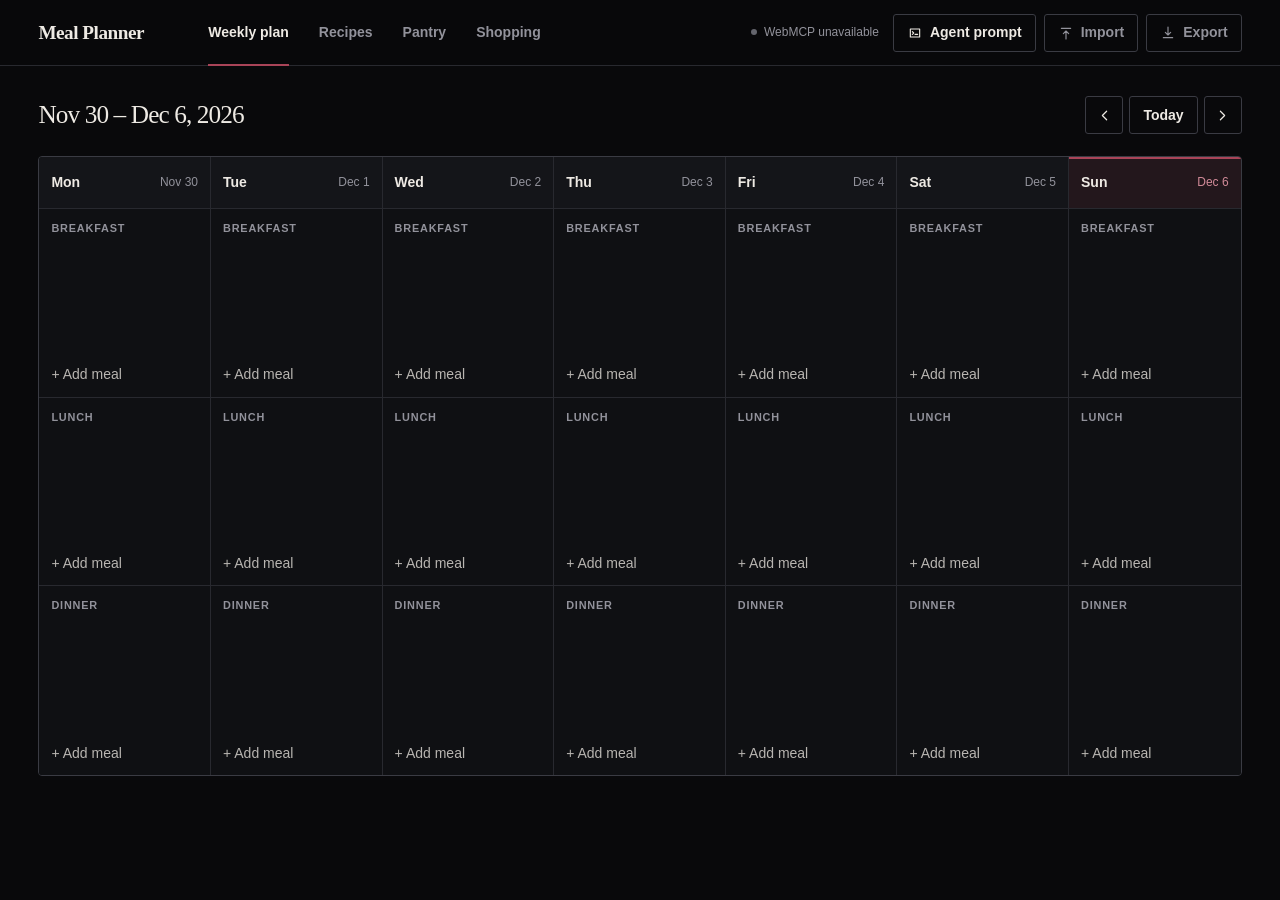
==== index.html @ 750dc833 "Copy meal_planner main snapshot for AI Builders" ====
<!doctype html>
<html lang="en">
<head>
  <meta charset="utf-8" />
  <meta name="viewport" content="width=device-width, initial-scale=1" />
  <meta name="description" content="Plan meals, save recipes and build shopping lists with WebMCP." />
  <meta name="theme-color" content="#09090b" />
  <title>Meal Planner</title>
  <link rel="icon" href="./favicon.svg" type="image/svg+xml" />
  <link rel="stylesheet" href="./styles.css" />
  <link rel="stylesheet" href="./recipe-view.css" />
</head>
<body>
  <div class="app-layout">
    <header class="sidebar">
      <a class="brand" href="#planner" aria-label="Meal Planner home">
        <span>Meal Planner</span>
      </a>

      <nav class="tabs" aria-label="Meal planner sections">
        <button class="tab active" data-tab="planner" type="button">
          <span>Weekly plan</span>
        </button>
        <button class="tab" data-tab="recipes" type="button">
          <span>Recipes</span>
        </button>
        <button class="tab" data-tab="pantry" type="button">
          <span>Pantry</span>
        </button>
        <button class="tab" data-tab="shopping" type="button">
          <span>Shopping</span>
        </button>
      </nav>
      <div class="topbar-actions">
        <span id="mcpStatus" class="mcp-pill" title="WebMCP connection status">
          <span>Checking WebMCP…</span>
        </span>
        <button class="button ghost agent-prompt" type="button" data-copy-agent-prompt aria-label="Copy agent prompt">
          <svg viewBox="0 0 24 24" aria-hidden="true"><path d="M5 6h14v12H5zM8 10l2 2-2 2M12 14h4"/></svg>
          <span>Agent prompt</span>
        </button>
        <button id="exportButton" class="button ghost" type="button" aria-label="Export meal data">
          <svg viewBox="0 0 24 24" aria-hidden="true"><path d="M12 3v12m0 0 4-4m-4 4-4-4M5 19h14"/></svg>
          <span>Export</span>
        </button>
      </div>
    </header>

    <section class="workspace">

      <main>
        <section id="planner" class="panel active" data-panel="planner">
          <div class="section-head">
            <div>
              <h2 id="weekTitle">Meal plan</h2>
            </div>
            <div class="week-controls">
              <button id="previousWeek" class="icon-button" type="button" aria-label="Previous week">
                <svg viewBox="0 0 24 24"><path d="m15 18-6-6 6-6"/></svg>
              </button>
              <button id="todayWeek" class="button ghost" type="button">Today</button>
              <button id="nextWeek" class="icon-button" type="button" aria-label="Next week">
                <svg viewBox="0 0 24 24"><path d="m9 18 6-6-6-6"/></svg>
              </button>
            </div>
          </div>
          <div id="plannerGrid" class="planner-grid"></div>
        </section>

        <section id="recipes" class="panel" data-panel="recipes">
          <div class="section-head">
            <div>
              <h2>Your recipes</h2>
            </div>
            <button id="addRecipeButton" class="button primary" type="button">
              <svg viewBox="0 0 24 24"><path d="M12 5v14M5 12h14"/></svg>
              Add recipe
            </button>
          </div>
          <div id="recipeList" class="recipe-grid"></div>
        </section>

        <section id="pantry" class="panel" data-panel="pantry">
          <div class="section-head">
            <div>
              <h2>Your pantry</h2>
            </div>
          </div>
          <form id="pantryForm" class="inline-form">
            <label class="sr-only" for="pantryName">Ingredient</label>
            <input id="pantryName" name="name" placeholder="Ingredient" required />
            <label class="sr-only" for="pantryQuantity">Quantity</label>
            <input id="pantryQuantity" name="quantity" type="number" min="0" step="any" placeholder="Qty" required />
            <label class="sr-only" for="pantryUnit">Unit</label>
            <input id="pantryUnit" name="unit" placeholder="Unit" />
            <button class="button primary" type="submit">
              <svg viewBox="0 0 24 24"><path d="M12 5v14M5 12h14"/></svg>
              Add item
            </button>
          </form>
          <div id="pantryList" class="simple-list"></div>
        </section>

        <section id="shopping" class="panel" data-panel="shopping">
          <div class="section-head">
            <div>
              <h2>Shopping list</h2>
            </div>
            <button id="copyShoppingButton" class="button primary" type="button">
              <svg viewBox="0 0 24 24"><path d="M8 8h11v12H8zM5 16H4V4h11v1"/></svg>
              Copy list
            </button>
          </div>
          <div id="shoppingList" class="simple-list"></div>
        </section>
      </main>
    </section>
  </div>

  <dialog id="recipeDialog">
    <form id="recipeForm" method="dialog" class="dialog-form">
      <div class="dialog-head">
        <div>
          <h2 id="recipeDialogTitle">Add recipe</h2>
        </div>
        <button class="icon-button" value="cancel" type="button" data-close-dialog aria-label="Close">×</button>
      </div>
      <input id="recipeId" type="hidden" />
      <label>Recipe name<input id="recipeName" required /></label>
      <div class="form-grid two">
        <label>Servings<input id="recipeServings" type="number" min="1" step="1" value="2" required /></label>
        <label>Prep minutes<input id="recipePrep" type="number" min="0" step="1" value="10" /></label>
        <label>Cook minutes<input id="recipeCook" type="number" min="0" step="1" value="20" /></label>
        <label>Tags<input id="recipeTags" placeholder="quick, vegetarian" /></label>
      </div>
      <label>Ingredients <span class="label-note">one per line: quantity | unit | ingredient</span>
        <textarea id="recipeIngredients" rows="7" placeholder="2 | tbsp | olive oil&#10;400 | g | chickpeas&#10;1 | | lemon" required></textarea>
      </label>
      <label>Instructions <span class="label-note">one step per line</span>
        <textarea id="recipeInstructions" rows="6" required></textarea>
      </label>
      <div class="dialog-actions">
        <button class="button ghost" type="button" data-close-dialog>Cancel</button>
        <button class="button primary" type="submit">Save recipe</button>
      </div>
    </form>
  </dialog>

  <dialog id="mealDialog">
    <form id="mealForm" method="dialog" class="dialog-form compact">
      <div class="dialog-head">
        <div>
          <h2 id="mealDialogTitle">Dinner</h2>
        </div>
        <button class="icon-button" value="cancel" type="button" data-close-dialog aria-label="Close">×</button>
      </div>
      <input id="mealDate" type="hidden" />
      <input id="mealType" type="hidden" />
      <label>Recipe<select id="mealRecipe" required></select></label>
      <label>Servings<input id="mealServings" type="number" min="1" step="1" value="2" required /></label>
      <div class="dialog-actions">
        <button class="button ghost" type="button" data-remove-meal>Remove meal</button>
        <button class="button primary" type="submit">Save meal</button>
      </div>
    </form>
  </dialog>

  <div id="toast" class="toast" role="status" aria-live="polite"></div>
  <script src="./webmcp-status.js"></script>
  <script src="./app.js" defer></script>
  <script src="./recipe-view.js" defer></script>
  <script src="./shopping-pricing.js" defer></script>
  <script src="./import-data.js" defer></script>
</body>
</html>
---- styles.css ----
:root {
  color-scheme: dark;
  --background: #09090b;
  --surface: #0f1013;
  --surface-raised: #141519;
  --surface-hover: #18151a;
  --text: #eeeae4;
  --text-secondary: #92929b;
  --border: #28292f;
  --border-strong: #3a3b43;
  --accent: #a94458;
  --accent-hover: #bd5267;
  --accent-soft: rgba(169, 68, 88, .13);
  --ready: #a8b67a;
  --danger: #db6b78;
}

* { box-sizing: border-box; }

html {
  scroll-behavior: smooth;
  background: var(--background);
}

body {
  min-width: 320px;
  margin: 0;
  overflow-x: hidden;
  color: var(--text);
  background: var(--background);
  font-family: Inter, "Segoe UI", Roboto, Helvetica, Arial, sans-serif;
  font-size: 16px;
  line-height: 1.45;
  -webkit-font-smoothing: antialiased;
}

button,
input,
textarea,
select { font: inherit; }

button { color: inherit; }

button:focus-visible,
input:focus-visible,
textarea:focus-visible,
select:focus-visible,
a:focus-visible {
  outline: 2px solid var(--accent-hover);
  outline-offset: 3px;
}

svg {
  fill: none;
  stroke: currentColor;
  stroke-width: 1.7;
  stroke-linecap: round;
  stroke-linejoin: round;
}

.sr-only {
  position: absolute;
  width: 1px;
  height: 1px;
  padding: 0;
  margin: -1px;
  overflow: hidden;
  clip: rect(0, 0, 0, 0);
  white-space: nowrap;
  border: 0;
}

.app-layout {
  min-height: 100vh;
  min-height: 100dvh;
  display: grid;
  grid-template-rows: 66px minmax(0, 1fr);
}

.sidebar {
  position: sticky;
  top: 0;
  z-index: 50;
  height: 66px;
  display: grid;
  grid-template-columns: auto minmax(0, 1fr) auto;
  align-items: center;
  gap: clamp(22px, 4vw, 60px);
  padding: 0 clamp(18px, 3vw, 42px);
  border-bottom: 1px solid var(--border);
  color: var(--text-secondary);
  background: rgba(9, 9, 11, .97);
  backdrop-filter: blur(12px);
}

.brand {
  color: var(--text);
  font-family: Georgia, "Times New Roman", serif;
  font-size: 1.2rem;
  font-weight: 600;
  letter-spacing: -.025em;
  line-height: 1;
  text-decoration: none;
  white-space: nowrap;
}

.tabs {
  align-self: stretch;
  display: flex;
  align-items: stretch;
  gap: 4px;
}

.tab {
  position: relative;
  min-width: 0;
  padding: 0 13px;
  border: 0;
  color: var(--text-secondary);
  background: transparent;
  cursor: pointer;
  font-size: .875rem;
  font-weight: 560;
  white-space: nowrap;
}

.tab::after {
  content: "";
  position: absolute;
  right: 13px;
  bottom: -1px;
  left: 13px;
  height: 2px;
  background: transparent;
}

.tab:hover { color: var(--text); }

.tab.active {
  color: var(--text);
  background: transparent;
}

.tab.active::after { background: var(--accent); }

.topbar-actions {
  display: flex;
  align-items: center;
  gap: 8px;
}

.mcp-pill {
  display: inline-flex;
  align-items: center;
  gap: 7px;
  margin-right: 6px;
  color: var(--text-secondary);
  font-size: .75rem;
  white-space: nowrap;
}

.mcp-pill::before {
  content: "";
  width: 6px;
  height: 6px;
  flex: 0 0 auto;
  border-radius: 50%;
  background: #64656d;
}

.mcp-pill.ready { color: #cbd4b0; }
.mcp-pill.ready::before { background: var(--ready); }

.workspace {
  min-width: 0;
  min-height: 0;
}

.workspace > main {
  width: min(100%, 1600px);
  min-height: 100%;
  margin: 0 auto;
  padding: 28px clamp(18px, 3vw, 42px) 48px;
}

.panel {
  display: none;
  min-width: 0;
}

.panel.active { display: block; }

[data-panel="recipes"],
[data-panel="pantry"],
[data-panel="shopping"] {
  width: min(100%, 1040px);
  margin-inline: auto;
}

.section-head {
  min-height: 42px;
  display: flex;
  align-items: center;
  justify-content: space-between;
  gap: 20px;
  margin-bottom: 20px;
}

.section-head h2,
.dialog-head h2 {
  margin: 0;
  font-family: Georgia, "Times New Roman", serif;
  font-size: 1.58rem;
  font-weight: 500;
  line-height: 1.15;
  letter-spacing: -.035em;
}

.button,
.icon-button {
  min-height: 38px;
  border: 1px solid var(--border-strong);
  border-radius: 3px;
  background: transparent;
  cursor: pointer;
  transition: border-color .14s ease, color .14s ease, background-color .14s ease;
}

.button {
  display: inline-flex;
  align-items: center;
  justify-content: center;
  gap: 7px;
  padding: 0 13px;
  font-size: .875rem;
  font-weight: 600;
  white-space: nowrap;
}

.button svg {
  width: 16px;
  height: 16px;
}

.button:hover,
.icon-button:hover {
  border-color: #55565f;
  background: var(--surface-raised);
}

.button.primary {
  color: #fff8f7;
  border-color: var(--accent);
  background: var(--accent);
}

.button.primary:hover {
  border-color: var(--accent-hover);
  background: var(--accent-hover);
}

.agent-prompt {
  width: auto;
  margin: 0;
  color: var(--text);
}

.icon-button {
  width: 38px;
  display: grid;
  place-items: center;
  padding: 0;
}

.icon-button svg {
  width: 17px;
  height: 17px;
}

.week-controls {
  display: flex;
  align-items: center;
  gap: 6px;
}

.planner-grid {
  min-height: clamp(410px, calc(100dvh - 178px), 620px);
  display: grid;
  grid-template-columns: repeat(7, minmax(132px, 1fr));
  overflow: hidden;
  border: 1px solid var(--border-strong);
  border-radius: 4px;
  background: var(--surface);
}

.day-card {
  min-width: 0;
  display: grid;
  grid-template-rows: 52px repeat(3, minmax(112px, 1fr));
  border-right: 1px solid var(--border);
}

.day-card:last-child { border-right: 0; }

.day-head {
  min-height: 52px;
  display: flex;
  align-items: center;
  justify-content: space-between;
  gap: 8px;
  padding: 10px 12px;
  border-bottom: 1px solid var(--border);
  background: var(--surface-raised);
}

.day-name {
  font-size: .875rem;
  font-weight: 650;
}

.day-date {
  color: var(--text-secondary);
  font-size: .75rem;
}

.day-card.today .day-head {
  color: var(--text);
  background: var(--accent-soft);
  box-shadow: inset 0 2px 0 var(--accent);
}

.day-card.today .day-date { color: #d18a98; }

.meal-slot {
  position: relative;
  width: 100%;
  min-height: 112px;
  display: flex;
  flex-direction: column;
  align-items: flex-start;
  padding: 12px;
  border: 0;
  border-bottom: 1px solid var(--border);
  border-radius: 0;
  color: var(--text);
  background: var(--surface);
  cursor: pointer;
  text-align: left;
  transition: background-color .14s ease, box-shadow .14s ease;
}

.meal-slot:last-child { border-bottom: 0; }

.meal-slot:hover {
  background: var(--surface-hover);
  box-shadow: inset 2px 0 0 var(--accent);
}

.meal-type {
  color: var(--text-secondary);
  font-size: .68rem;
  font-weight: 650;
  letter-spacing: .075em;
  text-transform: uppercase;
}

.meal-title {
  display: -webkit-box;
  margin-top: auto;
  overflow: hidden;
  font-size: .9rem;
  font-weight: 620;
  line-height: 1.3;
  -webkit-box-orient: vertical;
  -webkit-line-clamp: 2;
}

.meal-meta {
  margin-top: 4px;
  color: var(--text-secondary);
  font-size: .75rem;
}

.meal-empty {
  margin-top: auto;
  color: #b8b5b1;
  font-size: .875rem;
  font-weight: 540;
}

.meal-slot:hover .meal-empty { color: #dc93a1; }

.recipe-grid {
  display: grid;
  grid-template-columns: repeat(3, minmax(0, 1fr));
  gap: 12px;
}

.recipe-grid > .empty-state {
  width: min(100%, 480px);
  grid-column: 1 / -1;
  justify-self: center;
}

.recipe-card {
  min-width: 0;
  display: flex;
  flex-direction: column;
  padding: 17px;
  border: 1px solid var(--border);
  border-radius: 4px;
  background: var(--surface);
}

.recipe-card h3 {
  margin: 0;
  font-family: Georgia, "Times New Roman", serif;
  font-size: 1.08rem;
  font-weight: 500;
}

.recipe-meta {
  display: flex;
  flex-wrap: wrap;
  gap: 6px 12px;
  margin-top: 8px;
  color: var(--text-secondary);
  font-size: .75rem;
}

.tag-row {
  display: flex;
  flex-wrap: wrap;
  gap: 6px;
  margin-top: 14px;
}

.tag {
  padding: 3px 7px;
  border: 1px solid var(--border);
  border-radius: 2px;
  color: var(--text-secondary);
  background: transparent;
  font-size: .75rem;
}

.recipe-actions {
  display: flex;
  gap: 7px;
  margin-top: auto;
  padding-top: 18px;
}

.inline-form {
  display: grid;
  grid-template-columns: minmax(180px, 1fr) 110px 120px auto;
  gap: 8px;
  margin-bottom: 14px;
  padding: 12px;
  border: 1px solid var(--border);
  border-radius: 4px;
  background: var(--surface);
}

input,
textarea,
select {
  width: 100%;
  border: 1px solid var(--border-strong);
  border-radius: 3px;
  color: var(--text);
  background: #0c0d10;
}

input,
select {
  min-height: 40px;
  padding: 0 11px;
}

textarea {
  min-height: 110px;
  padding: 10px 11px;
  line-height: 1.5;
  resize: vertical;
}

input::placeholder,
textarea::placeholder { color: #797a83; }

.simple-list {
  overflow: hidden;
  border: 1px solid var(--border);
  border-radius: 4px;
  background: var(--surface);
}

.list-row {
  min-height: 62px;
  display: grid;
  grid-template-columns: minmax(0, 1fr) minmax(90px, auto) 72px;
  align-items: center;
  gap: 16px;
  padding: 10px 14px;
  border-bottom: 1px solid var(--border);
}

.list-row:last-child { border-bottom: 0; }

.list-row strong {
  display: block;
  font-size: .875rem;
  font-weight: 650;
}

.list-row small {
  display: block;
  margin-top: 3px;
  color: var(--text-secondary);
  font-size: .75rem;
}

.quantity {
  font-size: .875rem;
  font-weight: 600;
}

.text-button {
  padding: 0;
  border: 0;
  color: var(--danger);
  background: none;
  cursor: pointer;
  font-size: .875rem;
  font-weight: 550;
}

.text-button:hover { text-decoration: underline; }

.empty-state {
  min-height: 160px;
  display: grid;
  place-items: center;
  padding: 32px 18px;
  border: 1px dashed var(--border-strong);
  border-radius: 4px;
  color: var(--text-secondary);
  background: var(--surface);
  font-size: .875rem;
  line-height: 1.45;
  text-align: center;
}

.empty-state strong {
  color: var(--text);
  font-family: Georgia, "Times New Roman", serif;
  font-size: 1rem;
  font-weight: 500;
}

dialog {
  width: min(680px, calc(100vw - 32px));
  max-height: calc(100vh - 38px);
  padding: 0;
  overflow: auto;
  border: 1px solid var(--border-strong);
  border-radius: 4px;
  color: var(--text);
  background: var(--surface);
  box-shadow: 0 22px 70px rgba(0, 0, 0, .62);
}

dialog::backdrop { background: rgba(0, 0, 0, .76); }

.dialog-form {
  display: grid;
  gap: 15px;
  padding: 22px;
}

.dialog-form.compact { width: min(100%, 480px); }

.dialog-head {
  display: flex;
  justify-content: space-between;
  gap: 20px;
  padding-bottom: 13px;
  border-bottom: 1px solid var(--border);
}

.dialog-form label {
  display: grid;
  gap: 7px;
  color: var(--text);
  font-size: .875rem;
  font-weight: 600;
}

.label-note {
  color: var(--text-secondary);
  font-size: .75rem;
  font-weight: 400;
}

.form-grid.two {
  display: grid;
  grid-template-columns: repeat(2, minmax(0, 1fr));
  gap: 12px;
}

.dialog-actions {
  display: flex;
  justify-content: flex-end;
  gap: 8px;
  padding-top: 14px;
  border-top: 1px solid var(--border);
}

.toast {
  position: fixed;
  z-index: 100;
  right: 20px;
  bottom: 20px;
  max-width: min(390px, calc(100vw - 32px));
  padding: 12px 14px;
  border: 1px solid #cb6377;
  border-radius: 3px;
  color: #fff8f7;
  background: #7f3040;
  font-size: .875rem;
  line-height: 1.4;
  opacity: 0;
  pointer-events: none;
  transform: translateY(6px);
  transition: opacity .16s ease, transform .16s ease;
}

.toast.show {
  opacity: 1;
  transform: translateY(0);
}

.muted { color: var(--text-secondary); }

@media (max-width: 1180px) {
  .sidebar { gap: 18px; }
  .tab { padding-inline: 10px; }
  .tab::after {
    right: 10px;
    left: 10px;
  }
  .mcp-pill { display: none; }

  .planner-grid {
    grid-template-columns: repeat(7, 150px);
    overflow-x: auto;
  }

  .recipe-grid { grid-template-columns: repeat(2, minmax(0, 1fr)); }
}

@media (max-width: 820px) {
  .app-layout {
    grid-template-rows: 58px minmax(0, 1fr);
  }

  .sidebar {
    height: 58px;
    grid-template-columns: minmax(0, 1fr) auto;
    gap: 12px;
    padding: 0 16px;
  }

  .tabs {
    position: fixed;
    right: 0;
    bottom: 0;
    left: 0;
    z-index: 60;
    height: 64px;
    display: grid;
    grid-template-columns: repeat(4, 1fr);
    gap: 0;
    border-top: 1px solid var(--border-strong);
    background: rgba(9, 9, 11, .98);
    backdrop-filter: blur(12px);
  }

  .tab {
    min-height: 64px;
    padding: 0 5px;
    border-right: 1px solid var(--border);
    font-size: .75rem;
  }

  .tab:last-child { border-right: 0; }

  .tab::after {
    top: 0;
    right: 18px;
    bottom: auto;
    left: 18px;
  }

  .topbar-actions { gap: 6px; }

  .workspace { padding-bottom: 64px; }

  .workspace > main {
    padding: 22px 16px 34px;
  }

  .planner-grid {
    min-height: calc(100dvh - 166px);
    grid-template-columns: repeat(7, minmax(260px, 82vw));
    overflow-x: auto;
    scroll-snap-type: x proximity;
  }

  .day-card { scroll-snap-align: start; }

  .recipe-grid { grid-template-columns: 1fr 1fr; }
}

@media (max-width: 560px) {
  .brand { font-size: 1.08rem; }

  .topbar-actions .button {
    width: 38px;
    padding: 0;
  }

  .topbar-actions .button span { display: none; }

  .section-head {
    gap: 12px;
    margin-bottom: 16px;
  }

  .section-head h2 { font-size: 1.3rem; }

  .week-controls { flex: 0 0 auto; }

  .week-controls .button {
    min-width: 62px;
    padding-inline: 10px;
  }

  .planner-grid {
    grid-template-columns: repeat(7, minmax(256px, 86vw));
  }

  .recipe-grid { grid-template-columns: 1fr; }

  .inline-form { grid-template-columns: 1fr 1fr; }

  .inline-form input:first-of-type,
  .inline-form .button { grid-column: 1 / -1; }

  .list-row {
    grid-template-columns: minmax(0, 1fr) auto;
    gap: 8px 12px;
  }

  .list-row .text-button { grid-column: 2; }

  .form-grid.two { grid-template-columns: 1fr; }

  .dialog-form { padding: 18px; }

  .dialog-actions .button { flex: 1; }

  .toast {
    right: 16px;
    bottom: 80px;
  }
}

@media (max-width: 390px) {
  .section-head {
    align-items: flex-start;
    flex-direction: column;
  }

  .week-controls { width: 100%; }

  .week-controls .button { flex: 1; }

  [data-panel="recipes"] .section-head > .button,
  [data-panel="shopping"] .section-head > .button {
    width: 100%;
  }
}

@media (prefers-reduced-motion: reduce) {
  *,
  *::before,
  *::after {
    scroll-behavior: auto !important;
    transition-duration: .01ms !important;
    animation-duration: .01ms !important;
    animation-iteration-count: 1 !important;
  }
}
---- recipe-view.css ----
.recipe-view-shell {
  display: grid;
  gap: 20px;
  padding: 22px;
}

.recipe-view-meta {
  display: flex;
  flex-wrap: wrap;
  gap: 6px 12px;
  margin-top: 8px;
  color: var(--text-secondary);
  font-size: .75rem;
}

.recipe-view-section {
  display: grid;
  gap: 10px;
}

.recipe-view-section h3 {
  margin: 0;
  font-family: Georgia, "Times New Roman", serif;
  font-size: 1rem;
  font-weight: 500;
}

.recipe-view-ingredients {
  overflow: hidden;
  border: 1px solid var(--border);
  border-radius: 4px;
}

.recipe-view-ingredient {
  display: grid;
  grid-template-columns: minmax(0, 1fr) auto;
  gap: 18px;
  align-items: center;
  min-height: 44px;
  padding: 9px 12px;
  border-bottom: 1px solid var(--border);
  font-size: .875rem;
}

.recipe-view-ingredient:last-child { border-bottom: 0; }

.recipe-view-ingredient strong {
  font-size: .82rem;
  font-weight: 600;
  white-space: nowrap;
}

.recipe-view-instructions {
  display: grid;
  gap: 10px;
  margin: 0;
  padding-left: 24px;
  color: var(--text);
  font-size: .9rem;
}

.recipe-view-instructions li {
  padding-left: 5px;
  line-height: 1.55;
}

@media (max-width: 560px) {
  .recipe-view-shell { padding: 18px; }

  .recipe-view-ingredient {
    grid-template-columns: 1fr;
    gap: 3px;
  }
}
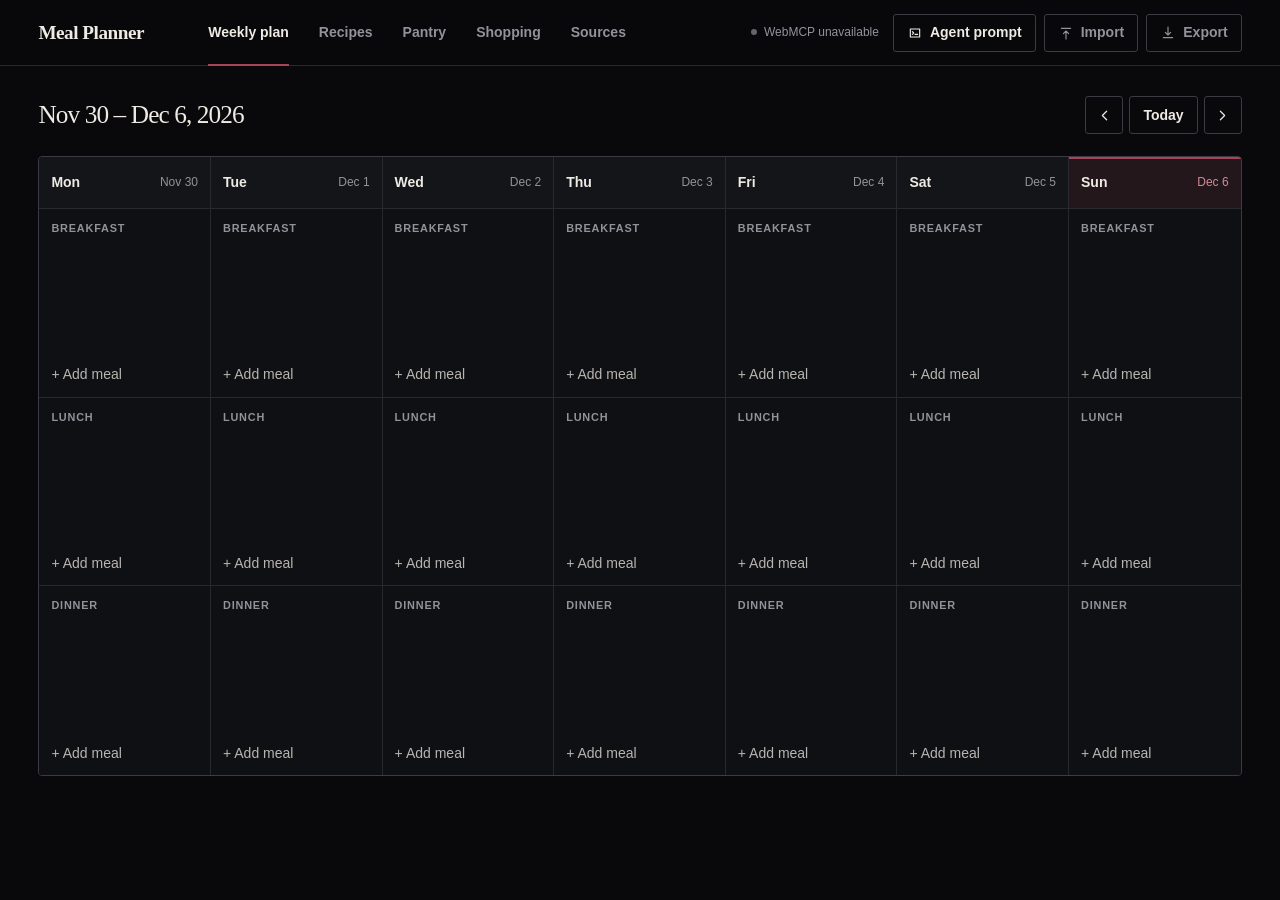
==== commit 4552df58: "Add Sources workspace" ====
--- a/index.html
+++ b/index.html
@@ -3,12 +3,13 @@
 <head>
   <meta charset="utf-8" />
   <meta name="viewport" content="width=device-width, initial-scale=1" />
-  <meta name="description" content="Plan meals, save recipes and build shopping lists with WebMCP." />
+  <meta name="description" content="Plan meals, save recipes, keep sources and build shopping lists with WebMCP." />
   <meta name="theme-color" content="#09090b" />
   <title>Meal Planner</title>
   <link rel="icon" href="./favicon.svg" type="image/svg+xml" />
   <link rel="stylesheet" href="./styles.css" />
   <link rel="stylesheet" href="./recipe-view.css" />
+  <link rel="stylesheet" href="./sources.css" />
 </head>
 <body>
   <div class="app-layout">
@@ -18,23 +19,14 @@
       </a>
 
       <nav class="tabs" aria-label="Meal planner sections">
-        <button class="tab active" data-tab="planner" type="button">
-          <span>Weekly plan</span>
-        </button>
-        <button class="tab" data-tab="recipes" type="button">
-          <span>Recipes</span>
-        </button>
-        <button class="tab" data-tab="pantry" type="button">
-          <span>Pantry</span>
-        </button>
-        <button class="tab" data-tab="shopping" type="button">
-          <span>Shopping</span>
-        </button>
+        <button class="tab active" data-tab="planner" type="button"><span>Weekly plan</span></button>
+        <button class="tab" data-tab="recipes" type="button"><span>Recipes</span></button>
+        <button class="tab" data-tab="pantry" type="button"><span>Pantry</span></button>
+        <button class="tab" data-tab="shopping" type="button"><span>Shopping</span></button>
+        <button class="tab" data-tab="sources" type="button"><span>Sources</span></button>
       </nav>
       <div class="topbar-actions">
-        <span id="mcpStatus" class="mcp-pill" title="WebMCP connection status">
-          <span>Checking WebMCP…</span>
-        </span>
+        <span id="mcpStatus" class="mcp-pill" title="WebMCP connection status"><span>Checking WebMCP…</span></span>
         <button class="button ghost agent-prompt" type="button" data-copy-agent-prompt aria-label="Copy agent prompt">
           <svg viewBox="0 0 24 24" aria-hidden="true"><path d="M5 6h14v12H5zM8 10l2 2-2 2M12 14h4"/></svg>
           <span>Agent prompt</span>
@@ -47,21 +39,14 @@
     </header>
 
     <section class="workspace">
-
       <main>
         <section id="planner" class="panel active" data-panel="planner">
           <div class="section-head">
-            <div>
-              <h2 id="weekTitle">Meal plan</h2>
-            </div>
+            <div><h2 id="weekTitle">Meal plan</h2></div>
             <div class="week-controls">
-              <button id="previousWeek" class="icon-button" type="button" aria-label="Previous week">
-                <svg viewBox="0 0 24 24"><path d="m15 18-6-6 6-6"/></svg>
-              </button>
+              <button id="previousWeek" class="icon-button" type="button" aria-label="Previous week"><svg viewBox="0 0 24 24"><path d="m15 18-6-6 6-6"/></svg></button>
               <button id="todayWeek" class="button ghost" type="button">Today</button>
-              <button id="nextWeek" class="icon-button" type="button" aria-label="Next week">
-                <svg viewBox="0 0 24 24"><path d="m9 18 6-6-6-6"/></svg>
-              </button>
+              <button id="nextWeek" class="icon-button" type="button" aria-label="Next week"><svg viewBox="0 0 24 24"><path d="m9 18 6-6-6-6"/></svg></button>
             </div>
           </div>
           <div id="plannerGrid" class="planner-grid"></div>
@@ -69,23 +54,14 @@
 
         <section id="recipes" class="panel" data-panel="recipes">
           <div class="section-head">
-            <div>
-              <h2>Your recipes</h2>
-            </div>
-            <button id="addRecipeButton" class="button primary" type="button">
-              <svg viewBox="0 0 24 24"><path d="M12 5v14M5 12h14"/></svg>
-              Add recipe
-            </button>
+            <div><h2>Your recipes</h2></div>
+            <button id="addRecipeButton" class="button primary" type="button"><svg viewBox="0 0 24 24"><path d="M12 5v14M5 12h14"/></svg>Add recipe</button>
           </div>
           <div id="recipeList" class="recipe-grid"></div>
         </section>
 
         <section id="pantry" class="panel" data-panel="pantry">
-          <div class="section-head">
-            <div>
-              <h2>Your pantry</h2>
-            </div>
-          </div>
+          <div class="section-head"><div><h2>Your pantry</h2></div></div>
           <form id="pantryForm" class="inline-form">
             <label class="sr-only" for="pantryName">Ingredient</label>
             <input id="pantryName" name="name" placeholder="Ingredient" required />
@@ -93,25 +69,25 @@
             <input id="pantryQuantity" name="quantity" type="number" min="0" step="any" placeholder="Qty" required />
             <label class="sr-only" for="pantryUnit">Unit</label>
             <input id="pantryUnit" name="unit" placeholder="Unit" />
-            <button class="button primary" type="submit">
-              <svg viewBox="0 0 24 24"><path d="M12 5v14M5 12h14"/></svg>
-              Add item
-            </button>
+            <button class="button primary" type="submit"><svg viewBox="0 0 24 24"><path d="M12 5v14M5 12h14"/></svg>Add item</button>
           </form>
           <div id="pantryList" class="simple-list"></div>
         </section>
 
         <section id="shopping" class="panel" data-panel="shopping">
           <div class="section-head">
-            <div>
-              <h2>Shopping list</h2>
-            </div>
-            <button id="copyShoppingButton" class="button primary" type="button">
-              <svg viewBox="0 0 24 24"><path d="M8 8h11v12H8zM5 16H4V4h11v1"/></svg>
-              Copy list
-            </button>
+            <div><h2>Shopping list</h2></div>
+            <button id="copyShoppingButton" class="button primary" type="button"><svg viewBox="0 0 24 24"><path d="M8 8h11v12H8zM5 16H4V4h11v1"/></svg>Copy list</button>
           </div>
           <div id="shoppingList" class="simple-list"></div>
+        </section>
+
+        <section id="sources" class="panel" data-panel="sources">
+          <div class="section-head">
+            <div><h2>Sources</h2></div>
+            <button id="addSourceButton" class="button primary" type="button"><svg viewBox="0 0 24 24"><path d="M12 5v14M5 12h14"/></svg>Add source</button>
+          </div>
+          <div id="sourceList" class="source-grid"></div>
         </section>
       </main>
     </section>
@@ -120,9 +96,7 @@
   <dialog id="recipeDialog">
     <form id="recipeForm" method="dialog" class="dialog-form">
       <div class="dialog-head">
-        <div>
-          <h2 id="recipeDialogTitle">Add recipe</h2>
-        </div>
+        <div><h2 id="recipeDialogTitle">Add recipe</h2></div>
         <button class="icon-button" value="cancel" type="button" data-close-dialog aria-label="Close">×</button>
       </div>
       <input id="recipeId" type="hidden" />
@@ -136,9 +110,7 @@
       <label>Ingredients <span class="label-note">one per line: quantity | unit | ingredient</span>
         <textarea id="recipeIngredients" rows="7" placeholder="2 | tbsp | olive oil&#10;400 | g | chickpeas&#10;1 | | lemon" required></textarea>
       </label>
-      <label>Instructions <span class="label-note">one step per line</span>
-        <textarea id="recipeInstructions" rows="6" required></textarea>
-      </label>
+      <label>Instructions <span class="label-note">one step per line</span><textarea id="recipeInstructions" rows="6" required></textarea></label>
       <div class="dialog-actions">
         <button class="button ghost" type="button" data-close-dialog>Cancel</button>
         <button class="button primary" type="submit">Save recipe</button>
@@ -149,9 +121,7 @@
   <dialog id="mealDialog">
     <form id="mealForm" method="dialog" class="dialog-form compact">
       <div class="dialog-head">
-        <div>
-          <h2 id="mealDialogTitle">Dinner</h2>
-        </div>
+        <div><h2 id="mealDialogTitle">Dinner</h2></div>
         <button class="icon-button" value="cancel" type="button" data-close-dialog aria-label="Close">×</button>
       </div>
       <input id="mealDate" type="hidden" />
@@ -165,11 +135,33 @@
     </form>
   </dialog>
 
+  <dialog id="sourceDialog">
+    <form id="sourceForm" method="dialog" class="dialog-form compact">
+      <div class="dialog-head">
+        <div><h2>Add source</h2></div>
+        <button class="icon-button" value="cancel" type="button" data-close-source-dialog aria-label="Close">×</button>
+      </div>
+      <input id="sourceId" type="hidden" />
+      <label>Title<input id="sourceTitle" required /></label>
+      <label>URL<input id="sourceUrl" type="url" placeholder="https://…" required /></label>
+      <div class="form-grid two">
+        <label>Type<select id="sourceType"><option value="article">Article</option><option value="video">Video</option><option value="reference">Reference</option></select></label>
+        <label>Recipe<select id="sourceRecipe"><option value="">Not linked to a recipe</option></select></label>
+      </div>
+      <label>Note<textarea id="sourceNote" rows="4" placeholder="Why this source matters"></textarea></label>
+      <div class="dialog-actions">
+        <button class="button ghost" type="button" data-close-source-dialog>Cancel</button>
+        <button class="button primary" type="submit">Save source</button>
+      </div>
+    </form>
+  </dialog>
+
   <div id="toast" class="toast" role="status" aria-live="polite"></div>
   <script src="./webmcp-status.js"></script>
   <script src="./app.js" defer></script>
   <script src="./recipe-view.js" defer></script>
   <script src="./shopping-pricing.js" defer></script>
   <script src="./import-data.js" defer></script>
+  <script src="./sources.js" defer></script>
 </body>
-</html>+</html>
--- a/sources.css
+++ b/sources.css
@@ -0,0 +1,59 @@
+.source-grid {
+  display: grid;
+  grid-template-columns: repeat(auto-fit, minmax(280px, 1fr));
+  gap: 18px;
+}
+
+.source-card {
+  min-width: 0;
+  overflow: hidden;
+  border: 1px solid var(--border);
+  border-radius: 14px;
+  background: var(--surface);
+}
+
+.source-video {
+  width: 100%;
+  aspect-ratio: 16 / 9;
+  display: block;
+  border: 0;
+  background: #000;
+}
+
+.source-card-body {
+  padding: 16px;
+}
+
+.source-meta {
+  margin-bottom: 7px;
+  color: var(--text-secondary);
+  font-size: .76rem;
+  letter-spacing: .04em;
+  text-transform: uppercase;
+}
+
+.source-card h3 {
+  margin: 0;
+  font-size: 1rem;
+  line-height: 1.3;
+}
+
+.source-card p {
+  margin: 10px 0 0;
+  color: var(--text-secondary);
+  font-size: .9rem;
+}
+
+.source-actions {
+  display: flex;
+  gap: 8px;
+  margin-top: 16px;
+}
+
+.source-actions a {
+  text-decoration: none;
+}
+
+#sourceDialog .dialog-form {
+  width: min(560px, calc(100vw - 32px));
+}
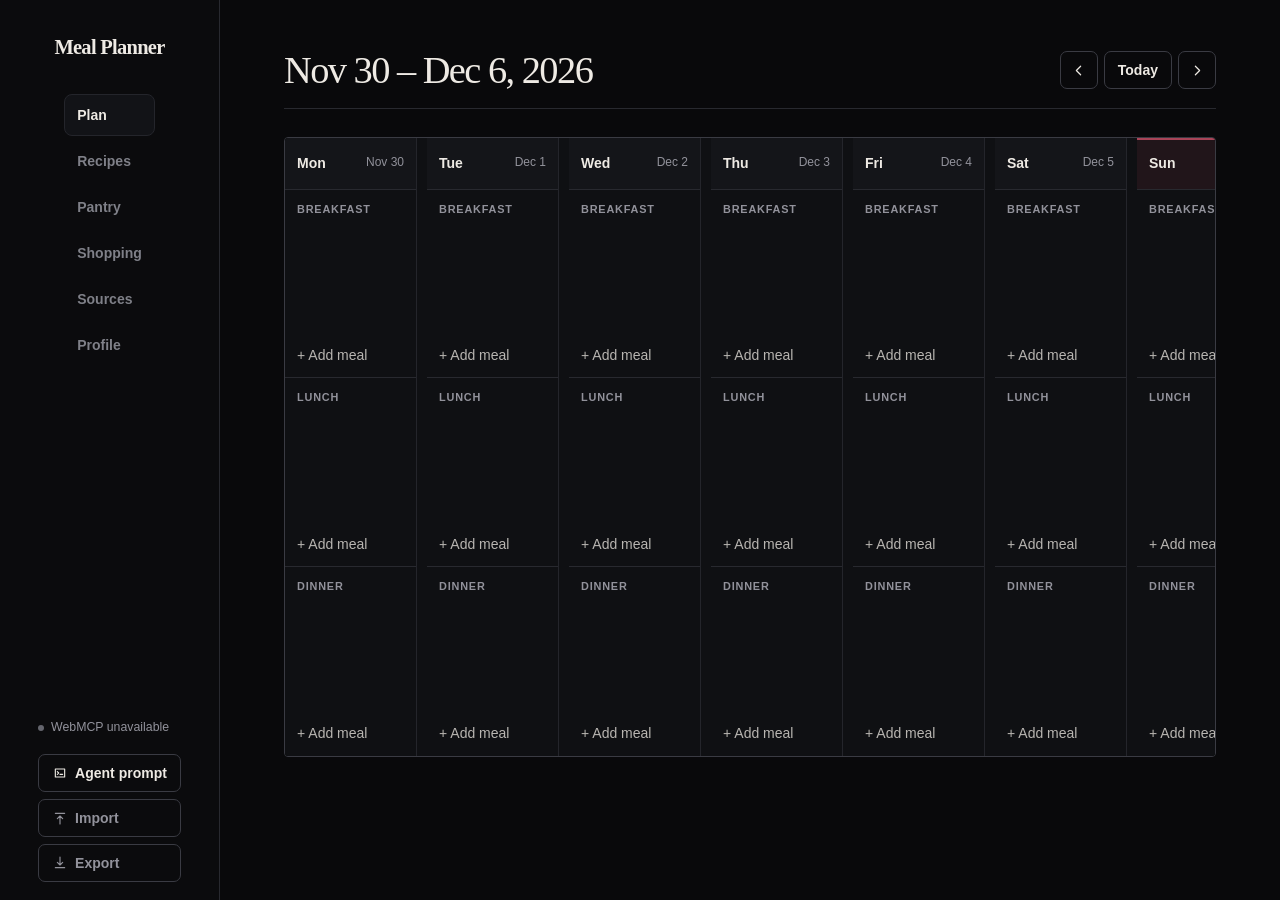
==== commit c81de0f9: "Add planning profile and redesigned application shell" ====
--- a/index.html
+++ b/index.html
@@ -3,28 +3,29 @@
 <head>
   <meta charset="utf-8" />
   <meta name="viewport" content="width=device-width, initial-scale=1" />
-  <meta name="description" content="Plan meals, save recipes, keep sources and build shopping lists with WebMCP." />
+  <meta name="description" content="Local-first meal planning shared by humans and WebMCP agents." />
   <meta name="theme-color" content="#09090b" />
   <title>Meal Planner</title>
   <link rel="icon" href="./favicon.svg" type="image/svg+xml" />
   <link rel="stylesheet" href="./styles.css" />
   <link rel="stylesheet" href="./recipe-view.css" />
   <link rel="stylesheet" href="./sources.css" />
+  <link rel="stylesheet" href="./shell.css" />
 </head>
 <body>
   <div class="app-layout">
-    <header class="sidebar">
-      <a class="brand" href="#planner" aria-label="Meal Planner home">
-        <span>Meal Planner</span>
-      </a>
+    <aside class="sidebar">
+      <a class="brand" href="#planner" aria-label="Meal Planner home">Meal Planner</a>
 
       <nav class="tabs" aria-label="Meal planner sections">
-        <button class="tab active" data-tab="planner" type="button"><span>Weekly plan</span></button>
+        <button class="tab active" data-tab="planner" type="button"><span>Plan</span></button>
         <button class="tab" data-tab="recipes" type="button"><span>Recipes</span></button>
         <button class="tab" data-tab="pantry" type="button"><span>Pantry</span></button>
         <button class="tab" data-tab="shopping" type="button"><span>Shopping</span></button>
         <button class="tab" data-tab="sources" type="button"><span>Sources</span></button>
+        <button class="tab" data-tab="preferences" type="button"><span>Profile</span></button>
       </nav>
+
       <div class="topbar-actions">
         <span id="mcpStatus" class="mcp-pill" title="WebMCP connection status"><span>Checking WebMCP…</span></span>
         <button class="button ghost agent-prompt" type="button" data-copy-agent-prompt aria-label="Copy agent prompt">
@@ -36,7 +37,7 @@
           <span>Export</span>
         </button>
       </div>
-    </header>
+    </aside>
 
     <section class="workspace">
       <main>
@@ -54,14 +55,14 @@
 
         <section id="recipes" class="panel" data-panel="recipes">
           <div class="section-head">
-            <div><h2>Your recipes</h2></div>
+            <div><h2>Recipes</h2></div>
             <button id="addRecipeButton" class="button primary" type="button"><svg viewBox="0 0 24 24"><path d="M12 5v14M5 12h14"/></svg>Add recipe</button>
           </div>
           <div id="recipeList" class="recipe-grid"></div>
         </section>
 
         <section id="pantry" class="panel" data-panel="pantry">
-          <div class="section-head"><div><h2>Your pantry</h2></div></div>
+          <div class="section-head"><div><h2>Pantry</h2></div></div>
           <form id="pantryForm" class="inline-form">
             <label class="sr-only" for="pantryName">Ingredient</label>
             <input id="pantryName" name="name" placeholder="Ingredient" required />
@@ -76,7 +77,7 @@
 
         <section id="shopping" class="panel" data-panel="shopping">
           <div class="section-head">
-            <div><h2>Shopping list</h2></div>
+            <div><h2>Shopping</h2></div>
             <button id="copyShoppingButton" class="button primary" type="button"><svg viewBox="0 0 24 24"><path d="M8 8h11v12H8zM5 16H4V4h11v1"/></svg>Copy list</button>
           </div>
           <div id="shoppingList" class="simple-list"></div>
@@ -88,6 +89,63 @@
             <button id="addSourceButton" class="button primary" type="button"><svg viewBox="0 0 24 24"><path d="M12 5v14M5 12h14"/></svg>Add source</button>
           </div>
           <div id="sourceList" class="source-grid"></div>
+        </section>
+
+        <section id="preferences" class="panel" data-panel="preferences">
+          <div class="section-head"><div><h2>Planning profile</h2></div></div>
+          <form id="preferencesForm" class="preferences-form">
+            <div class="preference-grid">
+              <label class="preference-field compact">
+                <span>Household</span>
+                <input id="prefHousehold" type="number" min="1" step="1" placeholder="2" />
+              </label>
+
+              <label class="preference-field compact">
+                <span>Max cook time</span>
+                <input id="prefMaxCook" type="number" min="0" step="1" placeholder="30" />
+              </label>
+
+              <label class="preference-field">
+                <span>Weekly budget</span>
+                <div class="budget-fields">
+                  <input id="prefBudget" type="number" min="0" step="any" placeholder="800" />
+                  <input id="prefCurrency" maxlength="3" inputmode="text" placeholder="ZAR" aria-label="Budget currency" />
+                </div>
+              </label>
+
+              <label class="preference-field">
+                <span>Dietary restrictions</span>
+                <textarea id="prefRestrictions" rows="3" placeholder="vegetarian, halal, gluten-free"></textarea>
+              </label>
+
+              <label class="preference-field">
+                <span>Allergies</span>
+                <textarea id="prefAllergies" rows="3" placeholder="peanuts, shellfish"></textarea>
+              </label>
+
+              <label class="preference-field">
+                <span>Dislikes</span>
+                <textarea id="prefDislikes" rows="3" placeholder="mushrooms, olives"></textarea>
+              </label>
+
+              <label class="preference-field">
+                <span>Equipment</span>
+                <textarea id="prefEquipment" rows="3" placeholder="stove, microwave, air fryer"></textarea>
+              </label>
+
+              <label class="preference-field wide">
+                <span>Goals</span>
+                <textarea id="prefGoals" rows="3" placeholder="high-protein, low cost, meal prep"></textarea>
+              </label>
+            </div>
+
+            <div class="profile-actions">
+              <button id="clearPreferences" class="button ghost" type="button">Clear</button>
+              <button class="button primary" type="submit">Save profile</button>
+            </div>
+          </form>
+
+          <div id="preferenceSummary" class="preference-summary" aria-live="polite"></div>
         </section>
       </main>
     </section>
@@ -163,5 +221,6 @@
   <script src="./shopping-pricing.js" defer></script>
   <script src="./import-data.js" defer></script>
   <script src="./sources.js" defer></script>
+  <script src="./preferences.js" defer></script>
 </body>
 </html>
--- a/shell.css
+++ b/shell.css
@@ -0,0 +1,375 @@
+/* AI Builders application shell */
+.app-layout {
+  min-height: 100vh;
+  min-height: 100dvh;
+  display: grid;
+  grid-template-columns: 220px minmax(0, 1fr);
+  grid-template-rows: 1fr;
+  background: var(--background);
+}
+
+.sidebar {
+  position: sticky;
+  top: 0;
+  z-index: 50;
+  height: 100vh;
+  height: 100dvh;
+  display: flex;
+  flex-direction: column;
+  gap: 28px;
+  padding: 28px 18px 18px;
+  border-right: 1px solid var(--border);
+  border-bottom: 0;
+  background: #0b0b0d;
+  backdrop-filter: none;
+}
+
+.brand {
+  display: inline-flex;
+  align-items: center;
+  min-height: 38px;
+  padding: 0 10px;
+  font-family: Georgia, "Times New Roman", serif;
+  font-size: 1.28rem;
+  letter-spacing: -.035em;
+}
+
+.tabs {
+  display: grid;
+  align-content: start;
+  gap: 4px;
+  align-self: auto;
+}
+
+.tab {
+  min-height: 42px;
+  display: flex;
+  align-items: center;
+  justify-content: flex-start;
+  padding: 0 12px;
+  border: 1px solid transparent;
+  border-radius: 8px;
+  text-align: left;
+  color: #7f8088;
+  background: transparent;
+}
+
+.tab::after { display: none; }
+
+.tab:hover {
+  color: var(--text);
+  background: rgba(255, 255, 255, .025);
+}
+
+.tab.active {
+  color: var(--text);
+  border-color: #24252b;
+  background: #121317;
+}
+
+.topbar-actions {
+  margin-top: auto;
+  display: grid;
+  gap: 7px;
+  align-items: stretch;
+}
+
+.topbar-actions .button,
+.topbar-actions .mcp-pill {
+  width: 100%;
+  min-height: 38px;
+  justify-content: flex-start;
+}
+
+.mcp-pill {
+  border-radius: 7px;
+  background: transparent;
+  border-color: #202126;
+  font-size: .77rem;
+}
+
+.workspace {
+  min-width: 0;
+  width: 100%;
+  padding: 0;
+}
+
+.workspace main {
+  width: min(1380px, 100%);
+  margin: 0 auto;
+  padding: clamp(28px, 4vw, 62px) clamp(22px, 5vw, 72px) 80px;
+}
+
+.panel { display: none; }
+.panel.active { display: block; }
+
+.section-head {
+  min-height: 54px;
+  margin-bottom: 28px;
+  padding-bottom: 18px;
+  border-bottom: 1px solid var(--border);
+}
+
+.section-head h2 {
+  margin: 0;
+  font-family: Georgia, "Times New Roman", serif;
+  font-size: clamp(1.8rem, 3vw, 2.7rem);
+  font-weight: 500;
+  line-height: 1;
+  letter-spacing: -.04em;
+}
+
+.button,
+.icon-button,
+input,
+textarea,
+select {
+  border-radius: 7px;
+}
+
+.button.primary {
+  box-shadow: none;
+}
+
+.planner-grid {
+  gap: 10px;
+}
+
+.day-card,
+.recipe-card,
+.list-row,
+.source-card {
+  border-color: #24252b;
+  background: #0d0e11;
+  box-shadow: none;
+}
+
+.day-card:hover,
+.recipe-card:hover,
+.source-card:hover {
+  border-color: #34353d;
+  transform: none;
+}
+
+.recipe-grid,
+.source-grid {
+  gap: 12px;
+}
+
+.empty-state {
+  min-height: 180px;
+  display: grid;
+  place-items: center;
+  border: 1px dashed #24252b;
+  border-radius: 10px;
+  color: #686971;
+  background: transparent;
+}
+
+/* Planning profile */
+.preferences-form {
+  display: grid;
+  gap: 18px;
+}
+
+.preference-grid {
+  display: grid;
+  grid-template-columns: repeat(12, minmax(0, 1fr));
+  gap: 12px;
+}
+
+.preference-field {
+  grid-column: span 6;
+  display: grid;
+  gap: 7px;
+  padding: 16px;
+  border: 1px solid #24252b;
+  border-radius: 10px;
+  background: #0d0e11;
+}
+
+.preference-field.compact { grid-column: span 3; }
+.preference-field.wide { grid-column: span 12; }
+
+.preference-field > span {
+  color: #777881;
+  font-size: .75rem;
+  font-weight: 700;
+  letter-spacing: .08em;
+  text-transform: uppercase;
+}
+
+.preference-field input,
+.preference-field textarea {
+  width: 100%;
+  padding: 0;
+  border: 0;
+  outline: 0;
+  color: var(--text);
+  background: transparent;
+  resize: vertical;
+}
+
+.preference-field input { min-height: 32px; }
+.preference-field textarea { min-height: 76px; }
+
+.preference-field input::placeholder,
+.preference-field textarea::placeholder {
+  color: #4f5058;
+}
+
+.budget-fields {
+  display: grid;
+  grid-template-columns: minmax(0, 1fr) 84px;
+  gap: 10px;
+}
+
+.profile-actions {
+  display: flex;
+  gap: 8px;
+  justify-content: flex-end;
+}
+
+.preference-summary {
+  display: grid;
+  grid-template-columns: repeat(4, minmax(0, 1fr));
+  gap: 8px;
+  margin-top: 26px;
+}
+
+.profile-summary-item {
+  min-height: 86px;
+  display: grid;
+  align-content: space-between;
+  gap: 12px;
+  padding: 14px;
+  border: 1px solid #202126;
+  border-radius: 8px;
+  background: #0b0c0f;
+}
+
+.profile-summary-item span {
+  color: #696a72;
+  font-size: .7rem;
+  letter-spacing: .08em;
+  text-transform: uppercase;
+}
+
+.profile-summary-item strong {
+  font-size: .92rem;
+  font-weight: 600;
+  line-height: 1.35;
+}
+
+.profile-summary-empty {
+  grid-column: 1 / -1;
+  min-height: 90px;
+  display: grid;
+  place-items: center;
+  color: #65666e;
+  border: 1px dashed #24252b;
+  border-radius: 8px;
+}
+
+@media (max-width: 980px) {
+  .app-layout {
+    grid-template-columns: 1fr;
+    grid-template-rows: auto minmax(0, 1fr);
+  }
+
+  .sidebar {
+    position: sticky;
+    height: auto;
+    min-height: 62px;
+    flex-direction: row;
+    align-items: center;
+    gap: 12px;
+    padding: 10px 14px;
+    border-right: 0;
+    border-bottom: 1px solid var(--border);
+    overflow-x: auto;
+  }
+
+  .brand { padding: 0 4px; white-space: nowrap; }
+
+  .tabs {
+    display: flex;
+    gap: 2px;
+    min-width: max-content;
+  }
+
+  .tab {
+    min-height: 38px;
+    padding: 0 10px;
+  }
+
+  .topbar-actions {
+    margin-top: 0;
+    margin-left: auto;
+    display: flex;
+    min-width: max-content;
+  }
+
+  .topbar-actions .button,
+  .topbar-actions .mcp-pill {
+    width: auto;
+  }
+
+  .workspace main {
+    padding-top: 30px;
+  }
+
+  .preference-summary {
+    grid-template-columns: repeat(2, minmax(0, 1fr));
+  }
+}
+
+@media (max-width: 680px) {
+  .sidebar {
+    align-items: stretch;
+    display: grid;
+    grid-template-columns: 1fr;
+    overflow: visible;
+  }
+
+  .brand { display: none; }
+
+  .tabs {
+    overflow-x: auto;
+    scrollbar-width: none;
+  }
+  .tabs::-webkit-scrollbar { display: none; }
+
+  .topbar-actions {
+    display: none;
+  }
+
+  .workspace main {
+    padding: 24px 14px 60px;
+  }
+
+  .section-head {
+    align-items: flex-start;
+    gap: 14px;
+  }
+
+  .preference-grid {
+    grid-template-columns: 1fr;
+  }
+
+  .preference-field,
+  .preference-field.compact,
+  .preference-field.wide {
+    grid-column: 1;
+  }
+
+  .preference-summary {
+    grid-template-columns: 1fr;
+  }
+
+  .profile-actions {
+    justify-content: stretch;
+  }
+
+  .profile-actions .button { flex: 1; }
+}
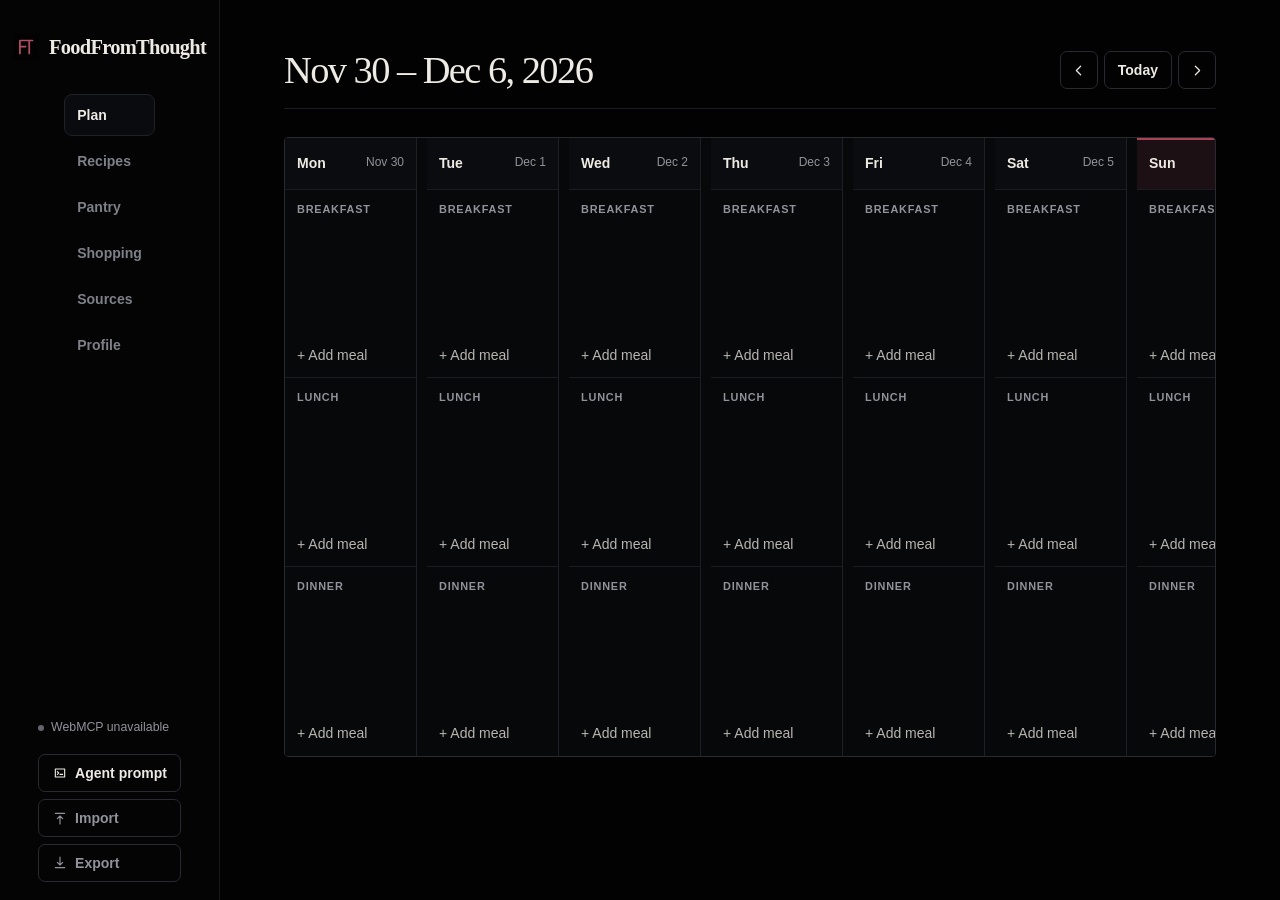
==== commit 8a543559: "Rebrand interface as FoodFromThought" ====
--- a/index.html
+++ b/index.html
@@ -3,21 +3,22 @@
 <head>
   <meta charset="utf-8" />
   <meta name="viewport" content="width=device-width, initial-scale=1" />
-  <meta name="description" content="Local-first meal planning shared by humans and WebMCP agents." />
-  <meta name="theme-color" content="#09090b" />
-  <title>Meal Planner</title>
+  <meta name="description" content="FoodFromThought is a local-first meal planning environment shared by humans and WebMCP agents." />
+  <meta name="theme-color" content="#020203" />
+  <title>FoodFromThought</title>
   <link rel="icon" href="./favicon.svg" type="image/svg+xml" />
   <link rel="stylesheet" href="./styles.css" />
   <link rel="stylesheet" href="./recipe-view.css" />
   <link rel="stylesheet" href="./sources.css" />
   <link rel="stylesheet" href="./shell.css" />
+  <link rel="stylesheet" href="./brand.css" />
 </head>
 <body>
   <div class="app-layout">
     <aside class="sidebar">
-      <a class="brand" href="#planner" aria-label="Meal Planner home">Meal Planner</a>
-
-      <nav class="tabs" aria-label="Meal planner sections">
+      <a class="brand" href="#planner" aria-label="FoodFromThought home"><span class="brand-mark" aria-hidden="true"><img src="./favicon.svg" alt="" /></span><span>FoodFromThought</span></a>
+
+      <nav class="tabs" aria-label="FoodFromThought sections">
         <button class="tab active" data-tab="planner" type="button"><span>Plan</span></button>
         <button class="tab" data-tab="recipes" type="button"><span>Recipes</span></button>
         <button class="tab" data-tab="pantry" type="button"><span>Pantry</span></button>
--- a/brand.css
+++ b/brand.css
@@ -0,0 +1,67 @@
+:root {
+  --background: #020203;
+  --surface: #07080a;
+  --surface-raised: #0b0c0f;
+  --surface-hover: #101116;
+  --border: #1b1c21;
+  --border-strong: #292a31;
+}
+
+html,
+body,
+.app-layout,
+.workspace {
+  background: var(--background);
+}
+
+.sidebar {
+  background: #040405;
+  border-color: #17181c;
+}
+
+.brand {
+  gap: 10px;
+}
+
+.brand-mark {
+  width: 26px;
+  height: 26px;
+  flex: 0 0 26px;
+  display: grid;
+  place-items: center;
+}
+
+.brand-mark img {
+  display: block;
+  width: 100%;
+  height: 100%;
+}
+
+.tab.active {
+  border-color: #202127;
+  background: #0a0b0e;
+}
+
+.day-card,
+.recipe-card,
+.list-row,
+.source-card,
+.preference-field {
+  background: #07080a;
+  border-color: #1e1f24;
+}
+
+.profile-summary-item {
+  background: #060709;
+  border-color: #1b1c21;
+}
+
+input,
+textarea,
+select {
+  background: #060709;
+}
+
+@media (max-width: 680px) {
+  .brand-mark { display: none; }
+}
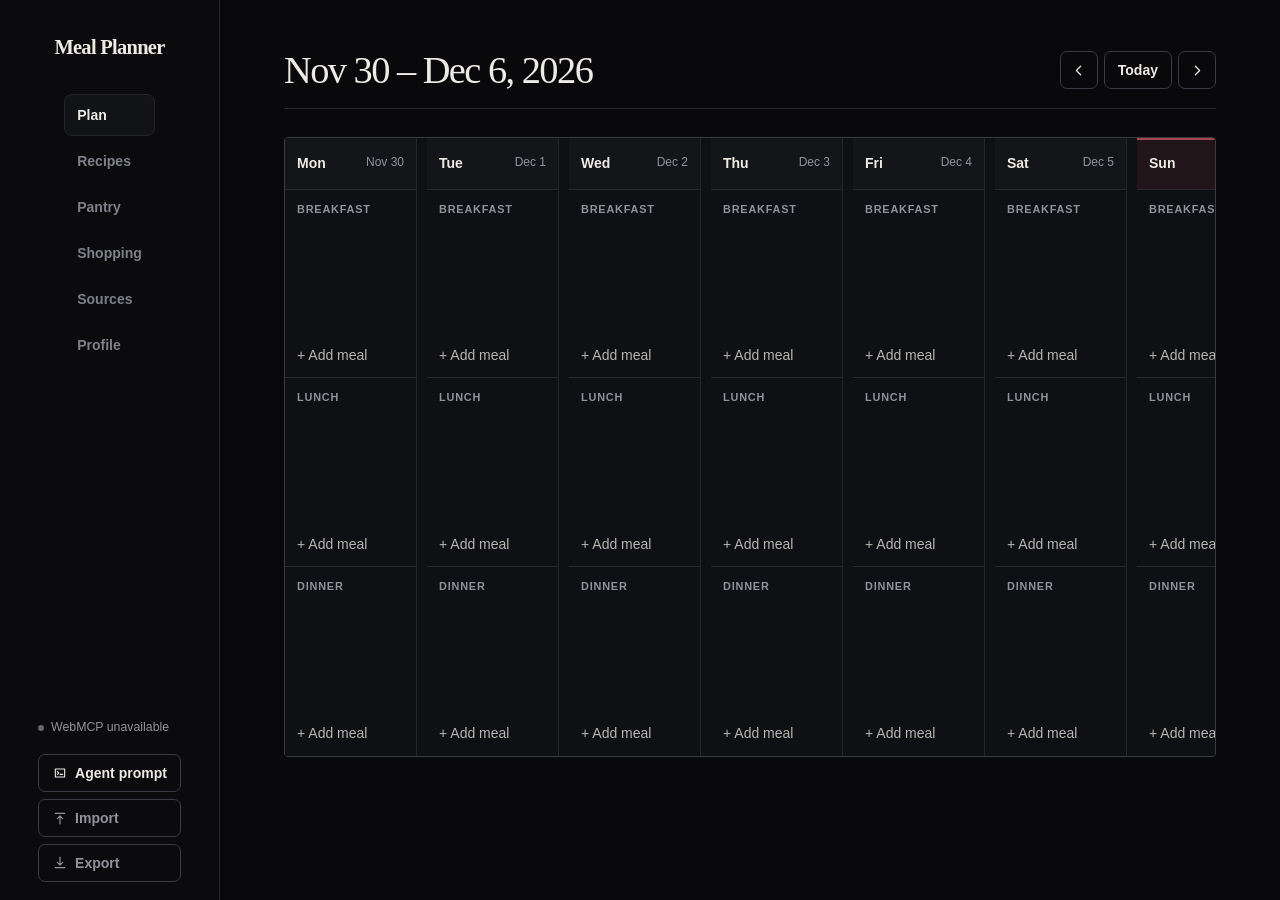
==== commit c3043d03: "Revert visual rebrand to Meal Planner UI" ====
--- a/index.html
+++ b/index.html
@@ -3,22 +3,21 @@
 <head>
   <meta charset="utf-8" />
   <meta name="viewport" content="width=device-width, initial-scale=1" />
-  <meta name="description" content="FoodFromThought is a local-first meal planning environment shared by humans and WebMCP agents." />
-  <meta name="theme-color" content="#020203" />
-  <title>FoodFromThought</title>
+  <meta name="description" content="Local-first meal planning shared by humans and WebMCP agents." />
+  <meta name="theme-color" content="#09090b" />
+  <title>Meal Planner</title>
   <link rel="icon" href="./favicon.svg" type="image/svg+xml" />
   <link rel="stylesheet" href="./styles.css" />
   <link rel="stylesheet" href="./recipe-view.css" />
   <link rel="stylesheet" href="./sources.css" />
   <link rel="stylesheet" href="./shell.css" />
-  <link rel="stylesheet" href="./brand.css" />
 </head>
 <body>
   <div class="app-layout">
     <aside class="sidebar">
-      <a class="brand" href="#planner" aria-label="FoodFromThought home"><span class="brand-mark" aria-hidden="true"><img src="./favicon.svg" alt="" /></span><span>FoodFromThought</span></a>
-
-      <nav class="tabs" aria-label="FoodFromThought sections">
+      <a class="brand" href="#planner" aria-label="Meal Planner home">Meal Planner</a>
+
+      <nav class="tabs" aria-label="Meal planner sections">
         <button class="tab active" data-tab="planner" type="button"><span>Plan</span></button>
         <button class="tab" data-tab="recipes" type="button"><span>Recipes</span></button>
         <button class="tab" data-tab="pantry" type="button"><span>Pantry</span></button>
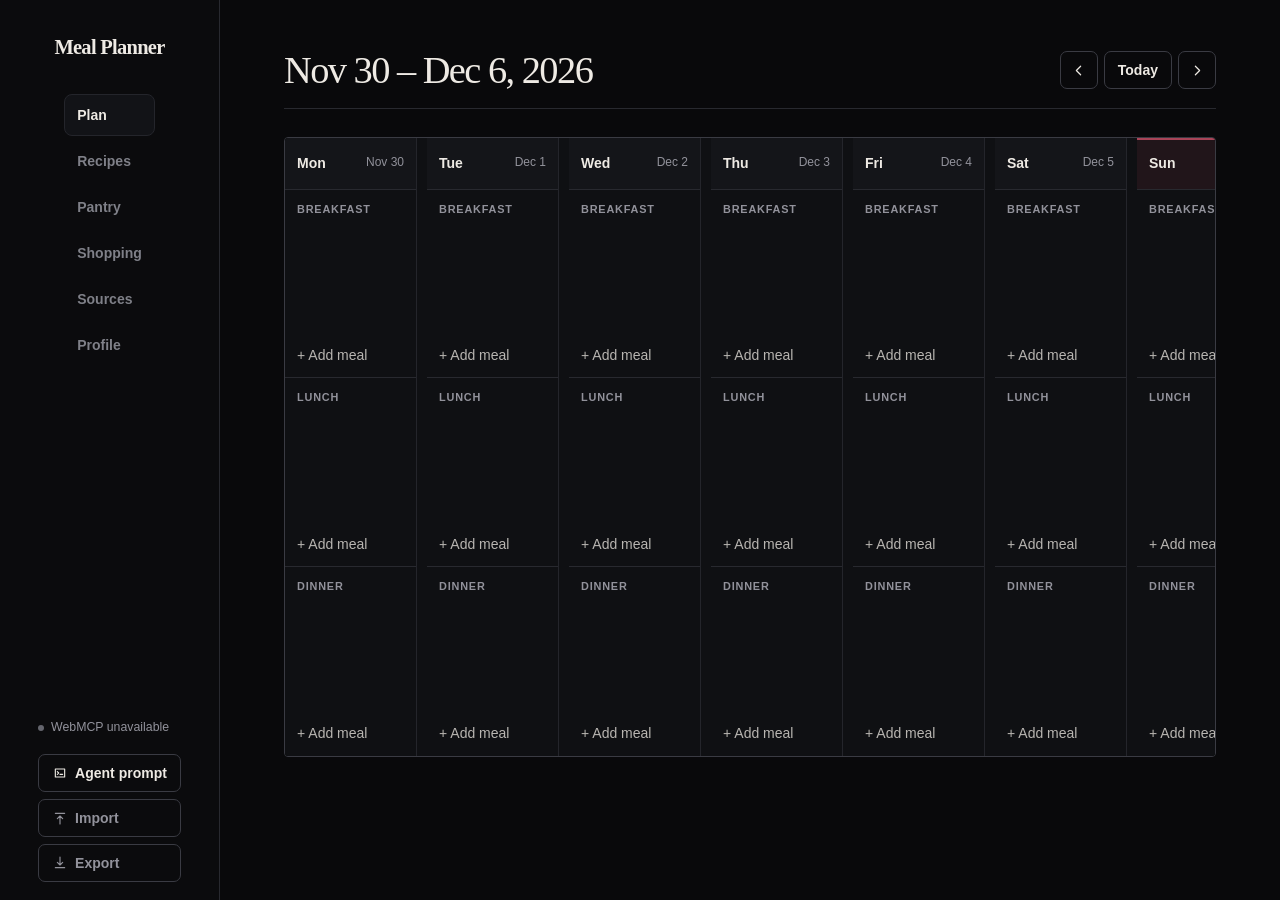
==== commit f31a4636: "Load shopping localization module" ====
--- a/index.html
+++ b/index.html
@@ -219,6 +219,7 @@
   <script src="./app.js" defer></script>
   <script src="./recipe-view.js" defer></script>
   <script src="./shopping-pricing.js" defer></script>
+  <script src="./shopping-localization.js" defer></script>
   <script src="./import-data.js" defer></script>
   <script src="./sources.js" defer></script>
   <script src="./preferences.js" defer></script>
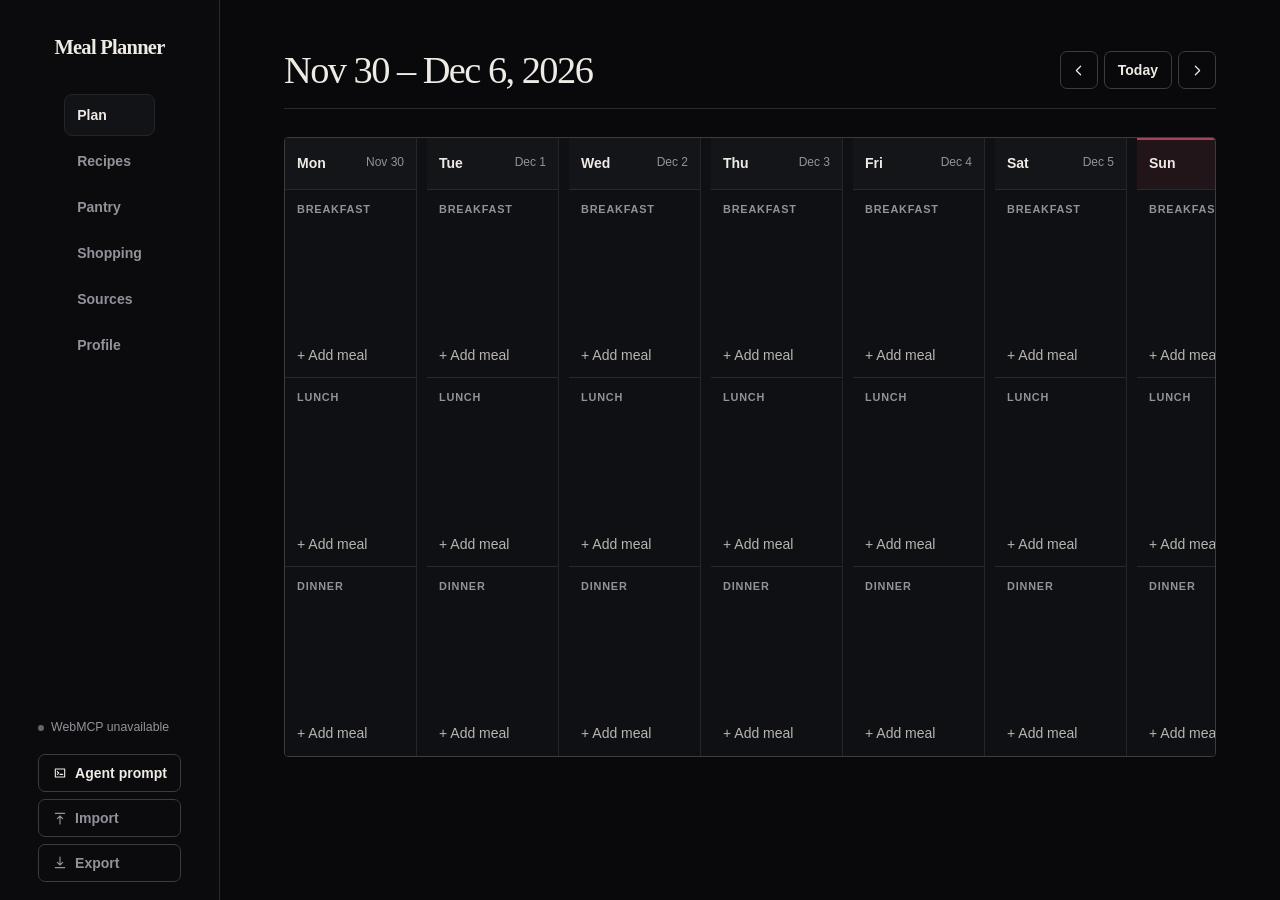
==== commit f1e4313c: "Refine submission reliability, privacy and accessibility" ====
--- a/index.html
+++ b/index.html
@@ -17,17 +17,17 @@
     <aside class="sidebar">
       <a class="brand" href="#planner" aria-label="Meal Planner home">Meal Planner</a>
 
-      <nav class="tabs" aria-label="Meal planner sections">
-        <button class="tab active" data-tab="planner" type="button"><span>Plan</span></button>
-        <button class="tab" data-tab="recipes" type="button"><span>Recipes</span></button>
-        <button class="tab" data-tab="pantry" type="button"><span>Pantry</span></button>
-        <button class="tab" data-tab="shopping" type="button"><span>Shopping</span></button>
-        <button class="tab" data-tab="sources" type="button"><span>Sources</span></button>
-        <button class="tab" data-tab="preferences" type="button"><span>Profile</span></button>
+      <nav class="tabs" role="tablist" aria-label="Meal planner sections">
+        <button class="tab active" data-tab="planner" id="tab-planner" role="tab" aria-controls="planner" aria-selected="true" tabindex="0" type="button"><span>Plan</span></button>
+        <button class="tab" data-tab="recipes" id="tab-recipes" role="tab" aria-controls="recipes" aria-selected="false" tabindex="-1" type="button"><span>Recipes</span></button>
+        <button class="tab" data-tab="pantry" id="tab-pantry" role="tab" aria-controls="pantry" aria-selected="false" tabindex="-1" type="button"><span>Pantry</span></button>
+        <button class="tab" data-tab="shopping" id="tab-shopping" role="tab" aria-controls="shopping" aria-selected="false" tabindex="-1" type="button"><span>Shopping</span></button>
+        <button class="tab" data-tab="sources" id="tab-sources" role="tab" aria-controls="sources" aria-selected="false" tabindex="-1" type="button"><span>Sources</span></button>
+        <button class="tab" data-tab="preferences" id="tab-preferences" role="tab" aria-controls="preferences" aria-selected="false" tabindex="-1" type="button"><span>Profile</span></button>
       </nav>
 
       <div class="topbar-actions">
-        <span id="mcpStatus" class="mcp-pill" title="WebMCP connection status"><span>Checking WebMCP…</span></span>
+        <span id="mcpStatus" role="status" aria-live="polite" class="mcp-pill" title="WebMCP connection status"><span>Checking WebMCP…</span></span>
         <button class="button ghost agent-prompt" type="button" data-copy-agent-prompt aria-label="Copy agent prompt">
           <svg viewBox="0 0 24 24" aria-hidden="true"><path d="M5 6h14v12H5zM8 10l2 2-2 2M12 14h4"/></svg>
           <span>Agent prompt</span>
@@ -41,7 +41,7 @@
 
     <section class="workspace">
       <main>
-        <section id="planner" class="panel active" data-panel="planner">
+        <section id="planner" class="panel active" data-panel="planner" role="tabpanel" aria-labelledby="tab-planner" tabindex="0">
           <div class="section-head">
             <div><h2 id="weekTitle">Meal plan</h2></div>
             <div class="week-controls">
@@ -53,7 +53,7 @@
           <div id="plannerGrid" class="planner-grid"></div>
         </section>
 
-        <section id="recipes" class="panel" data-panel="recipes">
+        <section id="recipes" class="panel" data-panel="recipes" role="tabpanel" aria-labelledby="tab-recipes" tabindex="0">
           <div class="section-head">
             <div><h2>Recipes</h2></div>
             <button id="addRecipeButton" class="button primary" type="button"><svg viewBox="0 0 24 24"><path d="M12 5v14M5 12h14"/></svg>Add recipe</button>
@@ -61,7 +61,7 @@
           <div id="recipeList" class="recipe-grid"></div>
         </section>
 
-        <section id="pantry" class="panel" data-panel="pantry">
+        <section id="pantry" class="panel" data-panel="pantry" role="tabpanel" aria-labelledby="tab-pantry" tabindex="0">
           <div class="section-head"><div><h2>Pantry</h2></div></div>
           <form id="pantryForm" class="inline-form">
             <label class="sr-only" for="pantryName">Ingredient</label>
@@ -75,7 +75,7 @@
           <div id="pantryList" class="simple-list"></div>
         </section>
 
-        <section id="shopping" class="panel" data-panel="shopping">
+        <section id="shopping" class="panel" data-panel="shopping" role="tabpanel" aria-labelledby="tab-shopping" tabindex="0">
           <div class="section-head">
             <div><h2>Shopping</h2></div>
             <button id="copyShoppingButton" class="button primary" type="button"><svg viewBox="0 0 24 24"><path d="M8 8h11v12H8zM5 16H4V4h11v1"/></svg>Copy list</button>
@@ -83,7 +83,7 @@
           <div id="shoppingList" class="simple-list"></div>
         </section>
 
-        <section id="sources" class="panel" data-panel="sources">
+        <section id="sources" class="panel" data-panel="sources" role="tabpanel" aria-labelledby="tab-sources" tabindex="0">
           <div class="section-head">
             <div><h2>Sources</h2></div>
             <button id="addSourceButton" class="button primary" type="button"><svg viewBox="0 0 24 24"><path d="M12 5v14M5 12h14"/></svg>Add source</button>
@@ -91,7 +91,7 @@
           <div id="sourceList" class="source-grid"></div>
         </section>
 
-        <section id="preferences" class="panel" data-panel="preferences">
+        <section id="preferences" class="panel" data-panel="preferences" role="tabpanel" aria-labelledby="tab-preferences" tabindex="0">
           <div class="section-head"><div><h2>Planning profile</h2></div></div>
           <form id="preferencesForm" class="preferences-form">
             <div class="preference-grid">
@@ -101,17 +101,17 @@
               </label>
 
               <label class="preference-field compact">
-                <span>Max cook time</span>
+                <span>Max total time (min)</span>
                 <input id="prefMaxCook" type="number" min="0" step="1" placeholder="30" />
               </label>
 
-              <label class="preference-field">
-                <span>Weekly budget</span>
+              <div class="preference-field">
+                <span id="budgetLabel">Weekly budget</span>
                 <div class="budget-fields">
-                  <input id="prefBudget" type="number" min="0" step="any" placeholder="800" />
-                  <input id="prefCurrency" maxlength="3" inputmode="text" placeholder="ZAR" aria-label="Budget currency" />
+                  <input aria-labelledby="budgetLabel" id="prefBudget" type="number" min="0" step="any" placeholder="100" />
+                  <input id="prefCurrency" maxlength="3" inputmode="text" placeholder="ISO" aria-label="Budget currency" />
                 </div>
-              </label>
+              </div>
 
               <label class="preference-field">
                 <span>Dietary restrictions</span>
@@ -151,7 +151,7 @@
     </section>
   </div>
 
-  <dialog id="recipeDialog">
+  <dialog id="recipeDialog" aria-labelledby="recipeDialogTitle">
     <form id="recipeForm" method="dialog" class="dialog-form">
       <div class="dialog-head">
         <div><h2 id="recipeDialogTitle">Add recipe</h2></div>
@@ -160,7 +160,7 @@
       <input id="recipeId" type="hidden" />
       <label>Recipe name<input id="recipeName" required /></label>
       <div class="form-grid two">
-        <label>Servings<input id="recipeServings" type="number" min="1" step="1" value="2" required /></label>
+        <label>Servings<input id="recipeServings" type="number" min="0.01" step="any" value="2" required /></label>
         <label>Prep minutes<input id="recipePrep" type="number" min="0" step="1" value="10" /></label>
         <label>Cook minutes<input id="recipeCook" type="number" min="0" step="1" value="20" /></label>
         <label>Tags<input id="recipeTags" placeholder="quick, vegetarian" /></label>
@@ -176,7 +176,7 @@
     </form>
   </dialog>
 
-  <dialog id="mealDialog">
+  <dialog id="mealDialog" aria-labelledby="mealDialogTitle">
     <form id="mealForm" method="dialog" class="dialog-form compact">
       <div class="dialog-head">
         <div><h2 id="mealDialogTitle">Dinner</h2></div>
@@ -185,7 +185,7 @@
       <input id="mealDate" type="hidden" />
       <input id="mealType" type="hidden" />
       <label>Recipe<select id="mealRecipe" required></select></label>
-      <label>Servings<input id="mealServings" type="number" min="1" step="1" value="2" required /></label>
+      <label>Servings<input id="mealServings" type="number" min="0.01" step="any" value="2" required /></label>
       <div class="dialog-actions">
         <button class="button ghost" type="button" data-remove-meal>Remove meal</button>
         <button class="button primary" type="submit">Save meal</button>
@@ -193,10 +193,10 @@
     </form>
   </dialog>
 
-  <dialog id="sourceDialog">
+  <dialog id="sourceDialog" aria-labelledby="sourceDialogTitle">
     <form id="sourceForm" method="dialog" class="dialog-form compact">
       <div class="dialog-head">
-        <div><h2>Add source</h2></div>
+        <div><h2 id="sourceDialogTitle">Add source</h2></div>
         <button class="icon-button" value="cancel" type="button" data-close-source-dialog aria-label="Close">×</button>
       </div>
       <input id="sourceId" type="hidden" />
@@ -224,4 +224,4 @@
   <script src="./sources.js" defer></script>
   <script src="./preferences.js" defer></script>
 </body>
-</html>
+</html>
--- a/styles.css
+++ b/styles.css
@@ -45,7 +45,8 @@
 input:focus-visible,
 textarea:focus-visible,
 select:focus-visible,
-a:focus-visible {
+a:focus-visible,
+[tabindex]:focus-visible {
   outline: 2px solid var(--accent-hover);
   outline-offset: 3px;
 }
@@ -649,7 +650,6 @@
     right: 10px;
     left: 10px;
   }
-  .mcp-pill { display: none; }
 
   .planner-grid {
     grid-template-columns: repeat(7, 150px);
@@ -660,56 +660,6 @@
 }
 
 @media (max-width: 820px) {
-  .app-layout {
-    grid-template-rows: 58px minmax(0, 1fr);
-  }
-
-  .sidebar {
-    height: 58px;
-    grid-template-columns: minmax(0, 1fr) auto;
-    gap: 12px;
-    padding: 0 16px;
-  }
-
-  .tabs {
-    position: fixed;
-    right: 0;
-    bottom: 0;
-    left: 0;
-    z-index: 60;
-    height: 64px;
-    display: grid;
-    grid-template-columns: repeat(4, 1fr);
-    gap: 0;
-    border-top: 1px solid var(--border-strong);
-    background: rgba(9, 9, 11, .98);
-    backdrop-filter: blur(12px);
-  }
-
-  .tab {
-    min-height: 64px;
-    padding: 0 5px;
-    border-right: 1px solid var(--border);
-    font-size: .75rem;
-  }
-
-  .tab:last-child { border-right: 0; }
-
-  .tab::after {
-    top: 0;
-    right: 18px;
-    bottom: auto;
-    left: 18px;
-  }
-
-  .topbar-actions { gap: 6px; }
-
-  .workspace { padding-bottom: 64px; }
-
-  .workspace > main {
-    padding: 22px 16px 34px;
-  }
-
   .planner-grid {
     min-height: calc(100dvh - 166px);
     grid-template-columns: repeat(7, minmax(260px, 82vw));
--- a/shell.css
+++ b/shell.css
@@ -50,7 +50,7 @@
   border: 1px solid transparent;
   border-radius: 8px;
   text-align: left;
-  color: #7f8088;
+  color: var(--text-secondary);
   background: transparent;
 }
 
@@ -133,7 +133,16 @@
 
 .planner-grid {
   gap: 10px;
-}
+  overflow-x: auto;
+}
+
+.recipe-card, .list-row, .source-card, .profile-summary-item, .meal-title {
+  overflow-wrap: anywhere;
+}
+.recipe-actions, .source-actions { flex-wrap: wrap; }
+.source-grid { grid-template-columns: repeat(auto-fit, minmax(min(280px, 100%), 1fr)); }
+#sourceDialog .dialog-form { width: 100%; }
+.preference-field:focus-within { border-color: var(--accent-hover); }
 
 .day-card,
 .recipe-card,
@@ -192,7 +201,7 @@
 .preference-field.wide { grid-column: span 12; }
 
 .preference-field > span {
-  color: #777881;
+  color: var(--text-secondary);
   font-size: .75rem;
   font-weight: 700;
   letter-spacing: .08em;
@@ -204,7 +213,6 @@
   width: 100%;
   padding: 0;
   border: 0;
-  outline: 0;
   color: var(--text);
   background: transparent;
   resize: vertical;
@@ -215,7 +223,7 @@
 
 .preference-field input::placeholder,
 .preference-field textarea::placeholder {
-  color: #4f5058;
+  color: var(--text-secondary);
 }
 
 .budget-fields {
@@ -249,7 +257,7 @@
 }
 
 .profile-summary-item span {
-  color: #696a72;
+  color: var(--text-secondary);
   font-size: .7rem;
   letter-spacing: .08em;
   text-transform: uppercase;
@@ -266,7 +274,7 @@
   min-height: 90px;
   display: grid;
   place-items: center;
-  color: #65666e;
+  color: var(--text-secondary);
   border: 1px dashed #24252b;
   border-radius: 8px;
 }
@@ -282,6 +290,7 @@
     height: auto;
     min-height: 62px;
     flex-direction: row;
+    flex-wrap: wrap;
     align-items: center;
     gap: 12px;
     padding: 10px 14px;
@@ -295,7 +304,8 @@
   .tabs {
     display: flex;
     gap: 2px;
-    min-width: max-content;
+    min-width: 0;
+    flex-wrap: wrap;
   }
 
   .tab {
@@ -335,17 +345,25 @@
   .brand { display: none; }
 
   .tabs {
-    overflow-x: auto;
-    scrollbar-width: none;
-  }
-  .tabs::-webkit-scrollbar { display: none; }
+    display: grid;
+    grid-template-columns: repeat(3, minmax(0, 1fr));
+    min-width: 0;
+  }
+  .tab { min-height: 42px; justify-content: center; }
 
   .topbar-actions {
-    display: none;
-  }
+    display: flex;
+    flex-wrap: wrap;
+    min-width: 0;
+    margin-left: 0;
+    gap: 6px;
+  }
+  .topbar-actions .mcp-pill { flex: 1; }
+  .topbar-actions .button { width: 38px; justify-content: center; padding: 0; }
+  .topbar-actions .button span { display: none; }
 
   .workspace main {
-    padding: 24px 14px 60px;
+    padding: 24px 14px 40px;
   }
 
   .section-head {
